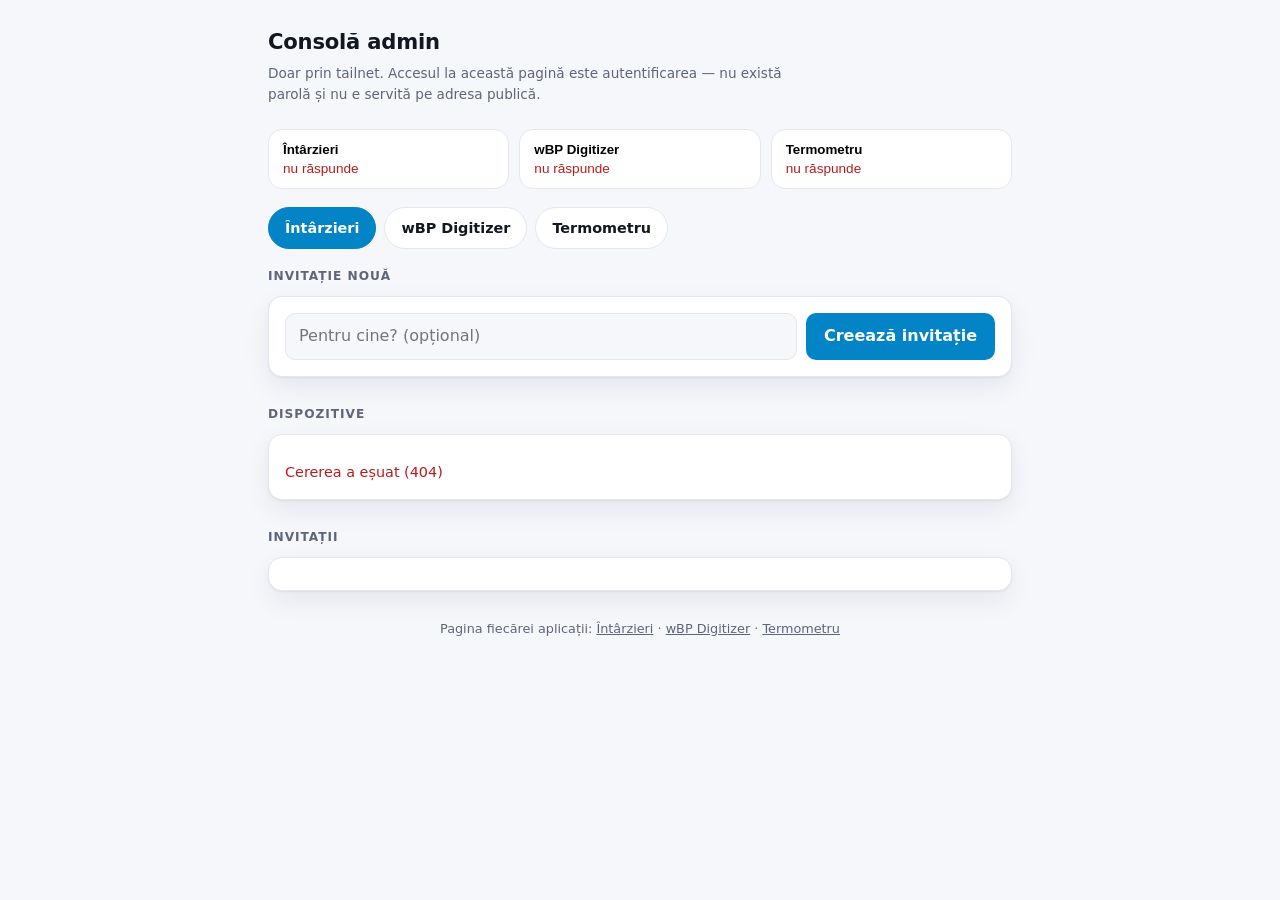
==== index.html @ 64afe0b6 "Add a console for all three apps' invites and devices Three admin pages meant three tabs open and th" ====
<!doctype html>
<html lang="ro">
<head>
<meta charset="utf-8">
<meta name="viewport" content="width=device-width,initial-scale=1,viewport-fit=cover">
<title>Consolă admin</title>
<meta name="robots" content="noindex">
<link rel="stylesheet" href="admin.css">
<link rel="stylesheet" href="console.css">
</head>
<body>
<div class="wrap">

  <header class="hero">
    <div>
      <h1>Consolă admin</h1>
      <p class="sub">Doar prin tailnet. Accesul la această pagină este
        autentificarea — nu există parolă și nu e servită pe adresa publică.</p>
    </div>
  </header>

  <div class="overview" id="overview"></div>

  <nav class="apptabs" id="apptabs"></nav>

  <section class="block">
    <h2>Invitație nouă</h2>
    <div class="card">
      <form class="row-form" id="form-invite">
        <input id="invite-label" placeholder="Pentru cine? (opțional)"
               autocomplete="off" aria-label="Etichetă">
        <button class="btn" type="submit">Creează invitație</button>
      </form>
      <div id="invite-result" hidden></div>
      <p class="err" id="invite-err" hidden></p>
    </div>
  </section>

  <section class="block">
    <h2>Dispozitive</h2>
    <div class="card" id="devices"><p class="empty">Se încarcă…</p></div>
  </section>

  <section class="block">
    <h2>Invitații</h2>
    <div class="card" id="invites"><p class="empty">Se încarcă…</p></div>
  </section>

  <p class="foot" id="foot"></p>

</div>
<script src="console.js"></script>
</body>
</html>
---- admin.css ----
:root {
  --bg:#f5f7fb; --surface:#fff; --border:#e3e7f0; --text:#131722; --muted:#5d6579;
  --accent:#0284c7; --ok:#0f766e; --warn:#a16207; --bad:#b91c1c;
  --shadow:0 1px 2px rgba(16,20,40,.06), 0 10px 28px rgba(16,20,40,.07);
}
@media (prefers-color-scheme:dark){
  :root{
    --bg:#0b1020; --surface:#151b2e; --border:#26304a; --text:#e9edf8; --muted:#9aa4bf;
    --accent:#38bdf8; --ok:#5eead4; --warn:#fcd34d; --bad:#fca5a5;
    --shadow:0 1px 2px rgba(0,0,0,.45), 0 10px 28px rgba(0,0,0,.4);
  }
}
*{box-sizing:border-box}
body{margin:0;background:var(--bg);color:var(--text);
  font:16px/1.55 ui-sans-serif,system-ui,-apple-system,"Segoe UI",Roboto,sans-serif;
  -webkit-font-smoothing:antialiased}
.wrap{max-width:780px;margin:0 auto;padding:26px 18px 56px}
.hero{margin-bottom:24px}
h1{font-size:1.32rem;margin:0;letter-spacing:-.01em}
.sub{margin:4px 0 0;color:var(--muted);font-size:.85rem;max-width:60ch}
.block{margin-bottom:28px}
.head{display:flex;align-items:center;justify-content:space-between}
h2{font-size:.76rem;margin:0 0 10px;text-transform:uppercase;letter-spacing:.08em;
  color:var(--muted);font-weight:650}
.card{background:var(--surface);border:1px solid var(--border);border-radius:14px;
  padding:16px;box-shadow:var(--shadow)}
.row-form{display:flex;gap:9px}
input{flex:1;font:inherit;padding:10px 13px;border-radius:10px;border:1px solid var(--border);
  background:var(--bg);color:var(--text);min-width:0}
input:focus{outline:2px solid var(--accent);outline-offset:1px;border-color:transparent}
.btn{font:inherit;font-weight:650;color:#fff;background:var(--accent);border:0;
  border-radius:10px;padding:10px 18px;cursor:pointer;white-space:nowrap}
.btn:hover{filter:brightness(1.08)}
.btn.ghost{background:none;color:var(--muted);border:1px solid var(--border)}
.btn.ghost:hover{color:var(--bad);border-color:var(--bad);filter:none}
.btn.small{padding:6px 12px;font-size:.82rem;border-radius:8px}
.link{background:none;border:0;color:var(--accent);font:inherit;font-size:.82rem;cursor:pointer;padding:0}
.list{display:flex;flex-direction:column;gap:8px}
.item{background:var(--surface);border:1px solid var(--border);border-radius:12px;
  padding:12px 14px;display:flex;align-items:center;gap:12px;flex-wrap:wrap}
.item .grow{flex:1;min-width:180px}
.name{font-weight:650}
.meta{color:var(--muted);font-size:.8rem;margin-top:2px}
.pill{font-size:.68rem;font-weight:700;text-transform:uppercase;letter-spacing:.05em;
  padding:2px 8px;border-radius:999px;border:1px solid var(--border);color:var(--muted)}
.pill.ok{color:var(--ok);border-color:currentColor}
.pill.warn{color:var(--warn);border-color:currentColor}
.pill.bad{color:var(--bad);border-color:currentColor}
.item.off{opacity:.55}
.err{color:var(--bad);font-size:.9rem;margin:10px 0 0}
.empty{color:var(--muted);font-size:.85rem;padding:4px 2px}
/* invite result */
#invite-result{margin-top:14px;padding-top:14px;border-top:1px solid var(--border)}
.field{display:flex;align-items:center;gap:8px;margin-bottom:8px}
.field label{font-size:.7rem;text-transform:uppercase;letter-spacing:.07em;
  color:var(--muted);font-weight:650;width:46px;flex:none}
.field .val{flex:1;font-family:ui-monospace,SFMono-Regular,Menlo,monospace;font-size:.85rem;
  background:var(--bg);border:1px solid var(--border);border-radius:8px;padding:8px 10px;
  overflow-x:auto;white-space:nowrap;min-width:0}
.code-big{font-size:1.15rem;letter-spacing:.12em;font-weight:700}
.note{color:var(--muted);font-size:.8rem;margin:10px 0 0;line-height:1.5}

.code-row{display:flex;align-items:center;gap:8px;margin-top:8px;flex-wrap:wrap}
.code-row code{font-family:ui-monospace,SFMono-Regular,Menlo,monospace;font-size:.9rem;
  letter-spacing:.08em;font-weight:700;background:var(--bg);border:1px solid var(--border);
  border-radius:7px;padding:5px 9px}

.head-actions{display:flex;gap:14px;align-items:center}
.btn.danger{background:none;color:var(--muted);border:1px solid var(--border)}
.btn.danger:hover{color:#fff;background:var(--bad);border-color:var(--bad);filter:none}
---- console.css ----
/* Additions on top of the per-app admin stylesheet, which this page shares so
   the four look like one thing. */
.overview{display:grid;grid-template-columns:repeat(auto-fit,minmax(190px,1fr));
  gap:10px;margin:0 0 18px}
.ov-card{background:var(--surface);border:1px solid var(--border);border-radius:14px;
  padding:12px 14px;display:flex;flex-direction:column;gap:4px}
.ov-card .name{font-weight:600}
.ov-card .nums{font-size:.85rem;color:var(--muted)}
.ov-card.down .nums{color:var(--bad)}

.apptabs{display:flex;gap:8px;flex-wrap:wrap;margin:0 0 18px}
.apptabs button{font:inherit;font-size:.9rem;font-weight:600;cursor:pointer;
  padding:9px 16px;border-radius:999px;border:1px solid var(--border);
  background:var(--surface);color:var(--text)}
.apptabs button[aria-pressed="true"]{background:var(--accent);border-color:var(--accent);
  color:#fff}
.foot{margin-top:26px;text-align:center;font-size:.8rem;color:var(--muted)}
.foot a{color:var(--muted)}
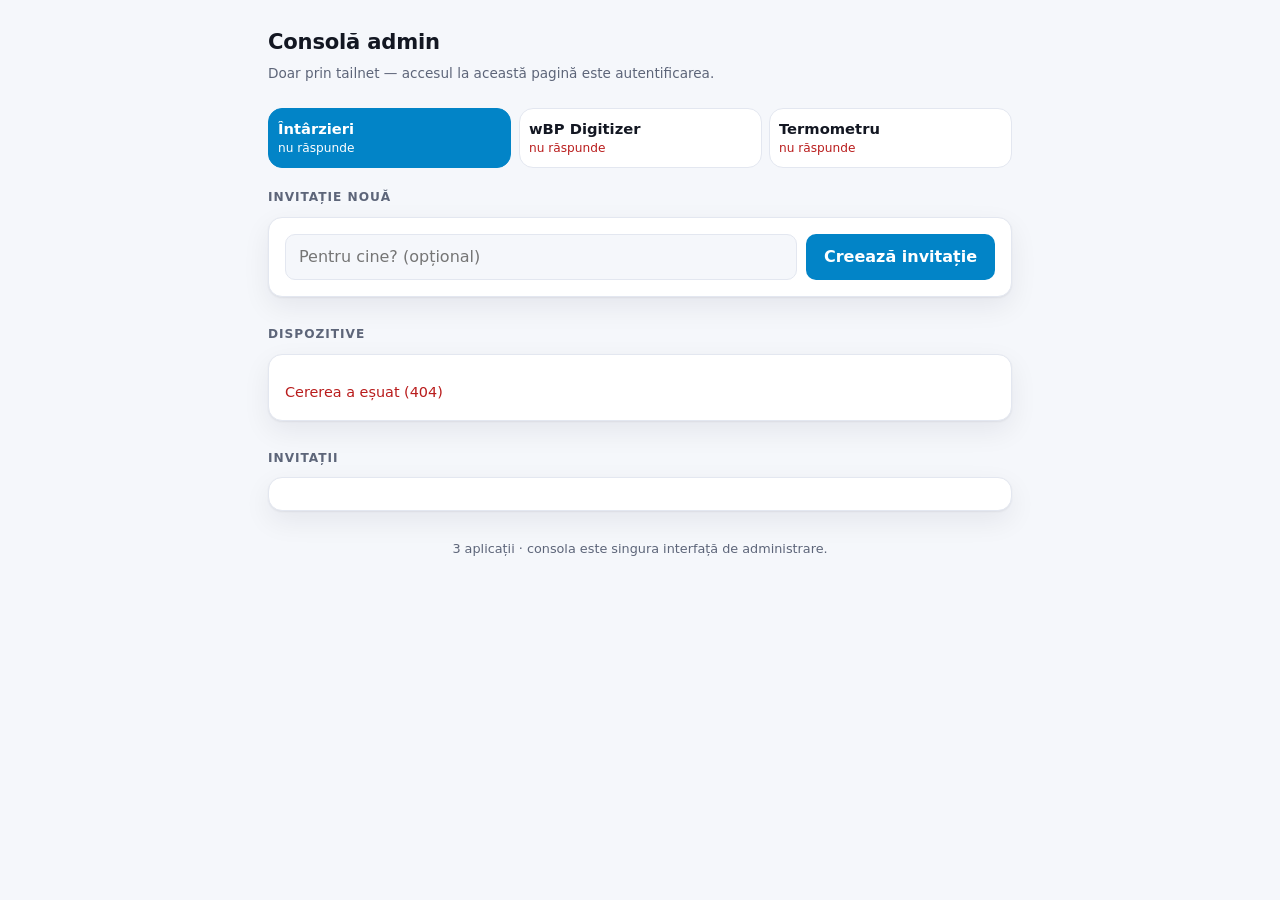
==== commit f0361db8: "Make the app cards the selector, and count in Romanian The overview listed all three apps and a tab " ====
--- a/index.html
+++ b/index.html
@@ -5,6 +5,12 @@
 <meta name="viewport" content="width=device-width,initial-scale=1,viewport-fit=cover">
 <title>Consolă admin</title>
 <meta name="robots" content="noindex">
+<meta name="theme-color" content="#0f172a">
+<link rel="manifest" href="manifest.webmanifest">
+<link rel="icon" href="icons/icon.svg" type="image/svg+xml">
+<link rel="apple-touch-icon" href="icons/icon-192.png">
+<meta name="apple-mobile-web-app-capable" content="yes">
+<meta name="apple-mobile-web-app-title" content="Consolă">
 <link rel="stylesheet" href="admin.css">
 <link rel="stylesheet" href="console.css">
 </head>
@@ -14,14 +20,12 @@
   <header class="hero">
     <div>
       <h1>Consolă admin</h1>
-      <p class="sub">Doar prin tailnet. Accesul la această pagină este
-        autentificarea — nu există parolă și nu e servită pe adresa publică.</p>
+      <p class="sub">Doar prin tailnet — accesul la această pagină este
+        autentificarea.</p>
     </div>
   </header>
 
-  <div class="overview" id="overview"></div>
-
-  <nav class="apptabs" id="apptabs"></nav>
+  <nav class="overview" id="overview" aria-label="Aplicații"></nav>
 
   <section class="block">
     <h2>Invitație nouă</h2>
--- a/console.css
+++ b/console.css
@@ -1,18 +1,41 @@
 /* Additions on top of the per-app admin stylesheet, which this page shares so
-   the four look like one thing. */
-.overview{display:grid;grid-template-columns:repeat(auto-fit,minmax(190px,1fr));
-  gap:10px;margin:0 0 18px}
-.ov-card{background:var(--surface);border:1px solid var(--border);border-radius:14px;
-  padding:12px 14px;display:flex;flex-direction:column;gap:4px}
-.ov-card .name{font-weight:600}
-.ov-card .nums{font-size:.85rem;color:var(--muted)}
+   the two look like one thing. */
+
+/* The app cards are the selector, not a summary sitting above one. Three of
+   them fit a phone across; the name wraps rather than the row. */
+/* 84px so three still fit the narrowest phone worth caring about: .wrap pads
+   18px a side, so a 320px screen leaves 284, and 3x84 plus two 8px gaps is
+   268. At 104 they broke to two rows on a Fold's cover screen, which is the
+   wrap this whole row replaced. Names wrap inside a card instead, and the grid
+   keeps the cards a matched height. */
+.overview{display:grid;grid-template-columns:repeat(auto-fit,minmax(84px,1fr));
+  gap:8px;margin:0 0 20px}
+.ov-card{font:inherit;text-align:left;cursor:pointer;
+  background:var(--surface);border:1px solid var(--border);border-radius:14px;
+  padding:11px 9px;display:flex;flex-direction:column;gap:2px;
+  container-type:inline-size;
+  transition:border-color .12s,background .12s}
+/* Scaled to the card rather than broken to fit it: at a fixed size a 10-letter
+   name split as "Întârzie/ri" on a narrow screen. anywhere stays only as a
+   backstop for a name longer than any of these. */
+/* Sized against the card, not the viewport: the card's width is what the name
+   has to fit, and cqw says so directly instead of my re-deriving it from the
+   screen width and the container's padding every time either changes. */
+.ov-card .name{font-weight:600;font-size:clamp(.58rem,14cqw,.92rem);line-height:1.2;
+  color:var(--text);overflow-wrap:anywhere}
+.ov-card .nums{font-size:.76rem;color:var(--muted);line-height:1.35}
+.ov-card .pend{color:var(--muted)}
+.ov-card:hover{border-color:color-mix(in srgb,var(--accent) 40%,var(--border))}
+
+/* Selected: filled, so it reads as "you are here" rather than "this one is
+   different". */
+.ov-card[aria-pressed="true"]{background:var(--accent);border-color:var(--accent)}
+.ov-card[aria-pressed="true"] .name,
+.ov-card[aria-pressed="true"] .nums{color:#fff}
+.ov-card[aria-pressed="true"] .pend{color:color-mix(in srgb,#fff 82%,transparent)}
+
+/* An app that is not answering says so instead of showing stale counts. */
 .ov-card.down .nums{color:var(--bad)}
+.ov-card.down[aria-pressed="true"] .nums{color:#fff}
 
-.apptabs{display:flex;gap:8px;flex-wrap:wrap;margin:0 0 18px}
-.apptabs button{font:inherit;font-size:.9rem;font-weight:600;cursor:pointer;
-  padding:9px 16px;border-radius:999px;border:1px solid var(--border);
-  background:var(--surface);color:var(--text)}
-.apptabs button[aria-pressed="true"]{background:var(--accent);border-color:var(--accent);
-  color:#fff}
 .foot{margin-top:26px;text-align:center;font-size:.8rem;color:var(--muted)}
-.foot a{color:var(--muted)}
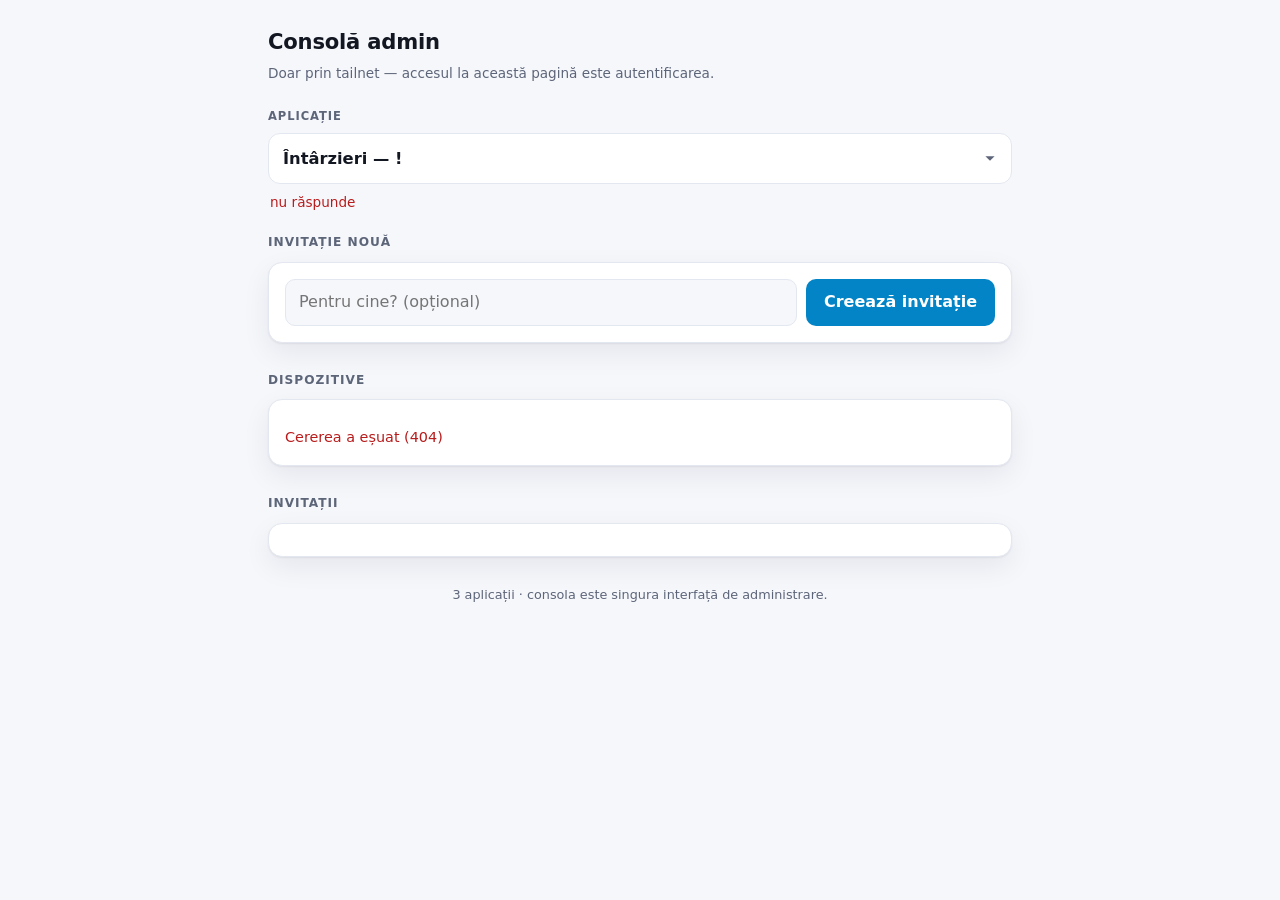
==== commit 061d89f6: "Pick the app from a dropdown, and stop serving stale files A card each was still most of a phone scr" ====
--- a/index.html
+++ b/index.html
@@ -25,7 +25,11 @@
     </div>
   </header>
 
-  <nav class="overview" id="overview" aria-label="Aplicații"></nav>
+  <div class="picker">
+    <label for="appsel">Aplicație</label>
+    <select id="appsel"></select>
+    <p class="picker-sub" id="appsub"></p>
+  </div>
 
   <section class="block">
     <h2>Invitație nouă</h2>
--- a/console.css
+++ b/console.css
@@ -1,41 +1,31 @@
 /* Additions on top of the per-app admin stylesheet, which this page shares so
    the two look like one thing. */
 
-/* The app cards are the selector, not a summary sitting above one. Three of
-   them fit a phone across; the name wraps rather than the row. */
-/* 84px so three still fit the narrowest phone worth caring about: .wrap pads
-   18px a side, so a 320px screen leaves 284, and 3x84 plus two 8px gaps is
-   268. At 104 they broke to two rows on a Fold's cover screen, which is the
-   wrap this whole row replaced. Names wrap inside a card instead, and the grid
-   keeps the cards a matched height. */
-.overview{display:grid;grid-template-columns:repeat(auto-fit,minmax(84px,1fr));
-  gap:8px;margin:0 0 20px}
-.ov-card{font:inherit;text-align:left;cursor:pointer;
-  background:var(--surface);border:1px solid var(--border);border-radius:14px;
-  padding:11px 9px;display:flex;flex-direction:column;gap:2px;
-  container-type:inline-size;
-  transition:border-color .12s,background .12s}
-/* Scaled to the card rather than broken to fit it: at a fixed size a 10-letter
-   name split as "Întârzie/ri" on a narrow screen. anywhere stays only as a
-   backstop for a name longer than any of these. */
-/* Sized against the card, not the viewport: the card's width is what the name
-   has to fit, and cqw says so directly instead of my re-deriving it from the
-   screen width and the container's padding every time either changes. */
-.ov-card .name{font-weight:600;font-size:clamp(.58rem,14cqw,.92rem);line-height:1.2;
-  color:var(--text);overflow-wrap:anywhere}
-.ov-card .nums{font-size:.76rem;color:var(--muted);line-height:1.35}
-.ov-card .pend{color:var(--muted)}
-.ov-card:hover{border-color:color-mix(in srgb,var(--accent) 40%,var(--border))}
-
-/* Selected: filled, so it reads as "you are here" rather than "this one is
-   different". */
-.ov-card[aria-pressed="true"]{background:var(--accent);border-color:var(--accent)}
-.ov-card[aria-pressed="true"] .name,
-.ov-card[aria-pressed="true"] .nums{color:#fff}
-.ov-card[aria-pressed="true"] .pend{color:color-mix(in srgb,#fff 82%,transparent)}
-
-/* An app that is not answering says so instead of showing stale counts. */
-.ov-card.down .nums{color:var(--bad)}
-.ov-card.down[aria-pressed="true"] .nums{color:#fff}
+/* The app picker. A card each read well on a desktop and took most of a phone
+   screen before the first device row; this is a tool for glancing at one app
+   and acting on it, so the choice is one control and the counts sit under it. */
+.picker{margin:0 0 20px}
+.picker label{display:block;font-size:.72rem;font-weight:700;letter-spacing:.08em;
+  text-transform:uppercase;color:var(--muted);margin:0 0 7px}
+.picker select{width:100%;font:inherit;font-size:1.02rem;font-weight:600;
+  color:var(--text);background:var(--surface);border:1px solid var(--border);
+  border-radius:12px;padding:12px 40px 12px 14px;appearance:none;cursor:pointer;
+  /* the chevron, inline so the page still needs no network for its own chrome */
+  background-image:url("data:image/svg+xml,%3Csvg xmlns='http://www.w3.org/2000/svg' \
+viewBox='0 0 24 24' fill='%235d6579'%3E%3Cpath d='M7 10l5 5 5-5z'/%3E%3C/svg%3E");
+  background-repeat:no-repeat;background-position:right 10px center;
+  background-size:22px 22px}
+.picker select:focus{outline:2px solid var(--accent);outline-offset:1px}
+.picker-sub{margin:8px 2px 0;font-size:.85rem;color:var(--muted)}
+.picker-sub.down{color:var(--bad)}
 
 .foot{margin-top:26px;text-align:center;font-size:.8rem;color:var(--muted)}
+
+/* The chevron is a fill in a data: URI, so it cannot inherit currentColor --
+   the dark scheme needs its own. */
+@media (prefers-color-scheme: dark) {
+  .picker select{
+    background-image:url("data:image/svg+xml,%3Csvg xmlns='http://www.w3.org/2000/svg' \
+viewBox='0 0 24 24' fill='%239aa4bf'%3E%3Cpath d='M7 10l5 5 5-5z'/%3E%3C/svg%3E");
+  }
+}
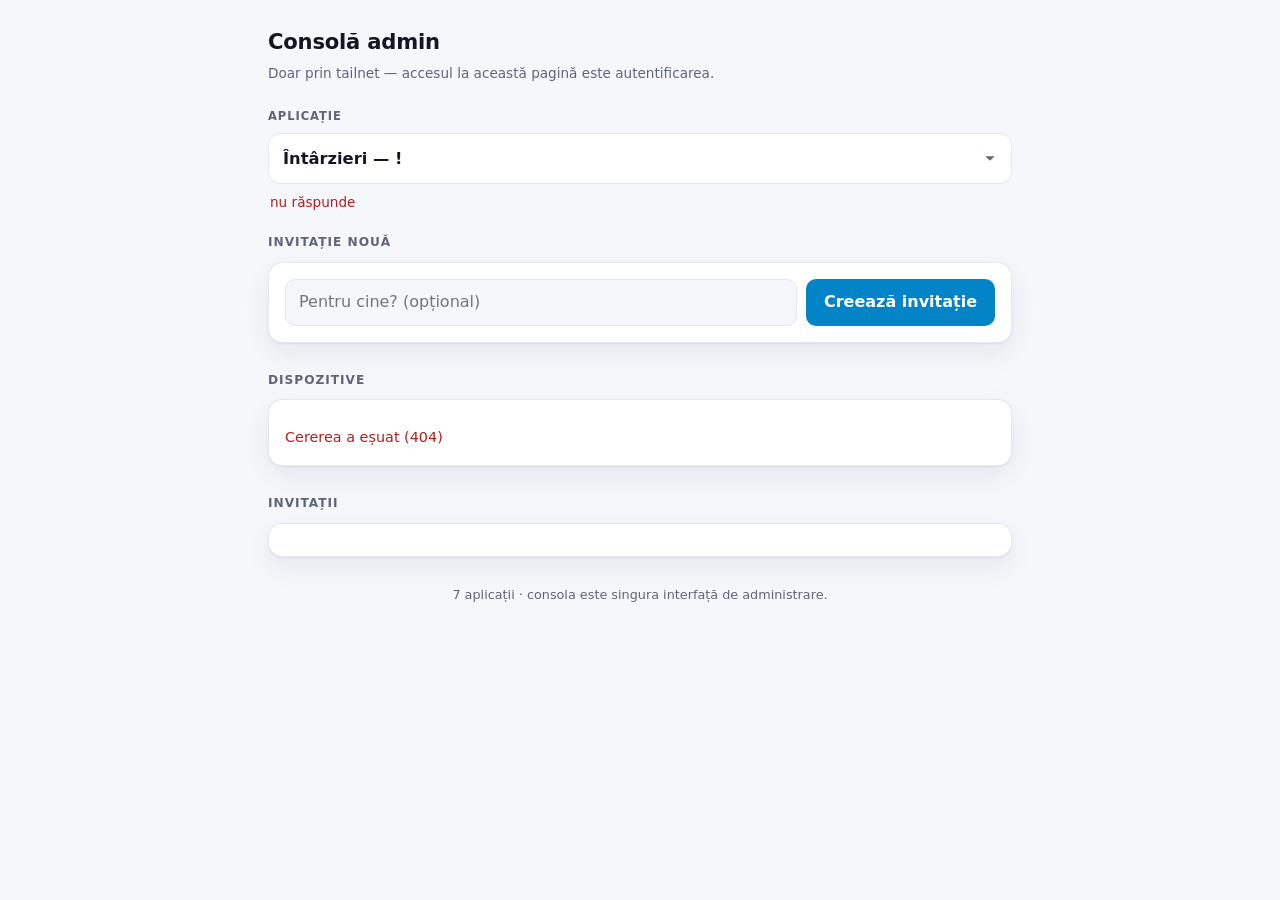
==== commit 254e91cd: "Adopt the shared self-update mechanism Plate updated itself and said so afterwards; the rest either " ====
--- a/index.html
+++ b/index.html
@@ -58,5 +58,10 @@
 
 </div>
 <script src="console.js"></script>
+<script type="module">
+  // Its own module, so the app script can stay a classic script.
+  import { installUpdates } from './pwa-update.js';
+  installUpdates({ appName: 'Invite Console', scriptUrl: 'sw.js' });
+</script>
 </body>
 </html>
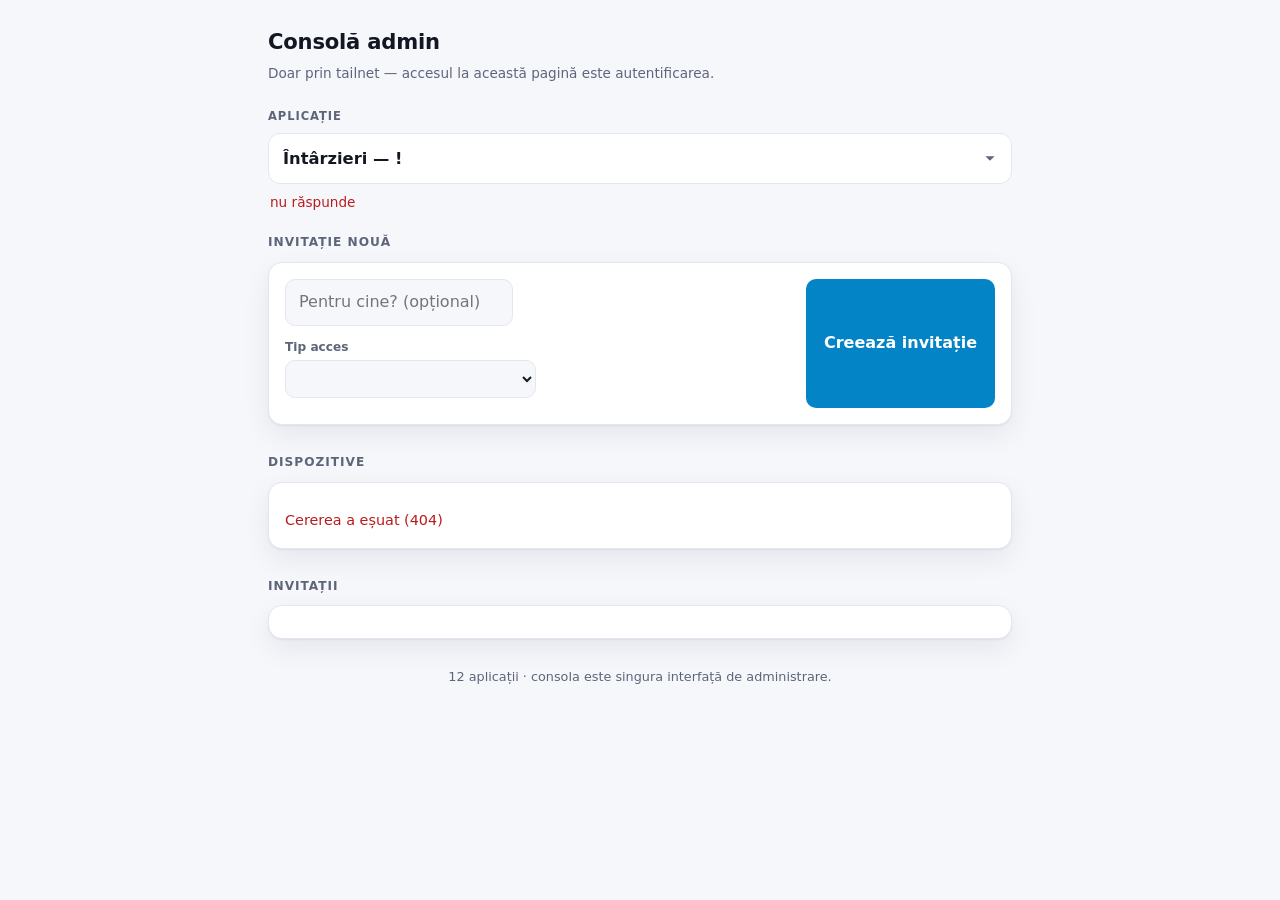
==== commit 0f71411f: "feat: support app-specific invite roles" ====
--- a/index.html
+++ b/index.html
@@ -35,8 +35,22 @@
     <h2>Invitație nouă</h2>
     <div class="card">
       <form class="row-form" id="form-invite">
-        <input id="invite-label" placeholder="Pentru cine? (opțional)"
-               autocomplete="off" aria-label="Etichetă">
+        <div class="invite-fields">
+          <input id="invite-label" placeholder="Pentru cine? (opțional)"
+                 autocomplete="off" aria-label="Etichetă">
+          <div id="invite-access" class="invite-access" hidden>
+            <label>Tip acces
+              <select id="invite-role"></select>
+            </label>
+            <label id="invite-child-wrap" hidden>Copil
+              <select id="invite-child"></select>
+            </label>
+            <label id="invite-expiry-wrap" hidden>Acces până la
+              <input id="invite-expiry" type="date">
+            </label>
+            <p class="note" id="invite-role-note"></p>
+          </div>
+        </div>
         <button class="btn" type="submit">Creează invitație</button>
       </form>
       <div id="invite-result" hidden></div>
--- a/admin.css
+++ b/admin.css
@@ -25,6 +25,7 @@
 .card{background:var(--surface);border:1px solid var(--border);border-radius:14px;
   padding:16px;box-shadow:var(--shadow)}
 .row-form{display:flex;gap:9px}
+.invite-fields{flex:1;min-width:0}.invite-access{display:grid;grid-template-columns:repeat(2,minmax(0,1fr));gap:10px;margin-top:12px}.invite-access label{font-size:.76rem;font-weight:650;color:var(--muted)}.invite-access select{display:block;width:100%;margin-top:4px;font:inherit;padding:10px;border-radius:10px;border:1px solid var(--border);background:var(--bg);color:var(--text)}.invite-access .note{grid-column:1/-1;margin:0}.invite-access input{display:block;width:100%;margin-top:4px}
 input{flex:1;font:inherit;padding:10px 13px;border-radius:10px;border:1px solid var(--border);
   background:var(--bg);color:var(--text);min-width:0}
 input:focus{outline:2px solid var(--accent);outline-offset:1px;border-color:transparent}
@@ -68,3 +69,4 @@
 .head-actions{display:flex;gap:14px;align-items:center}
 .btn.danger{background:none;color:var(--muted);border:1px solid var(--border)}
 .btn.danger:hover{color:#fff;background:var(--bad);border-color:var(--bad);filter:none}
+@media(max-width:560px){.row-form{align-items:stretch;flex-direction:column}.invite-access{grid-template-columns:1fr}.row-form>.btn{width:100%}}
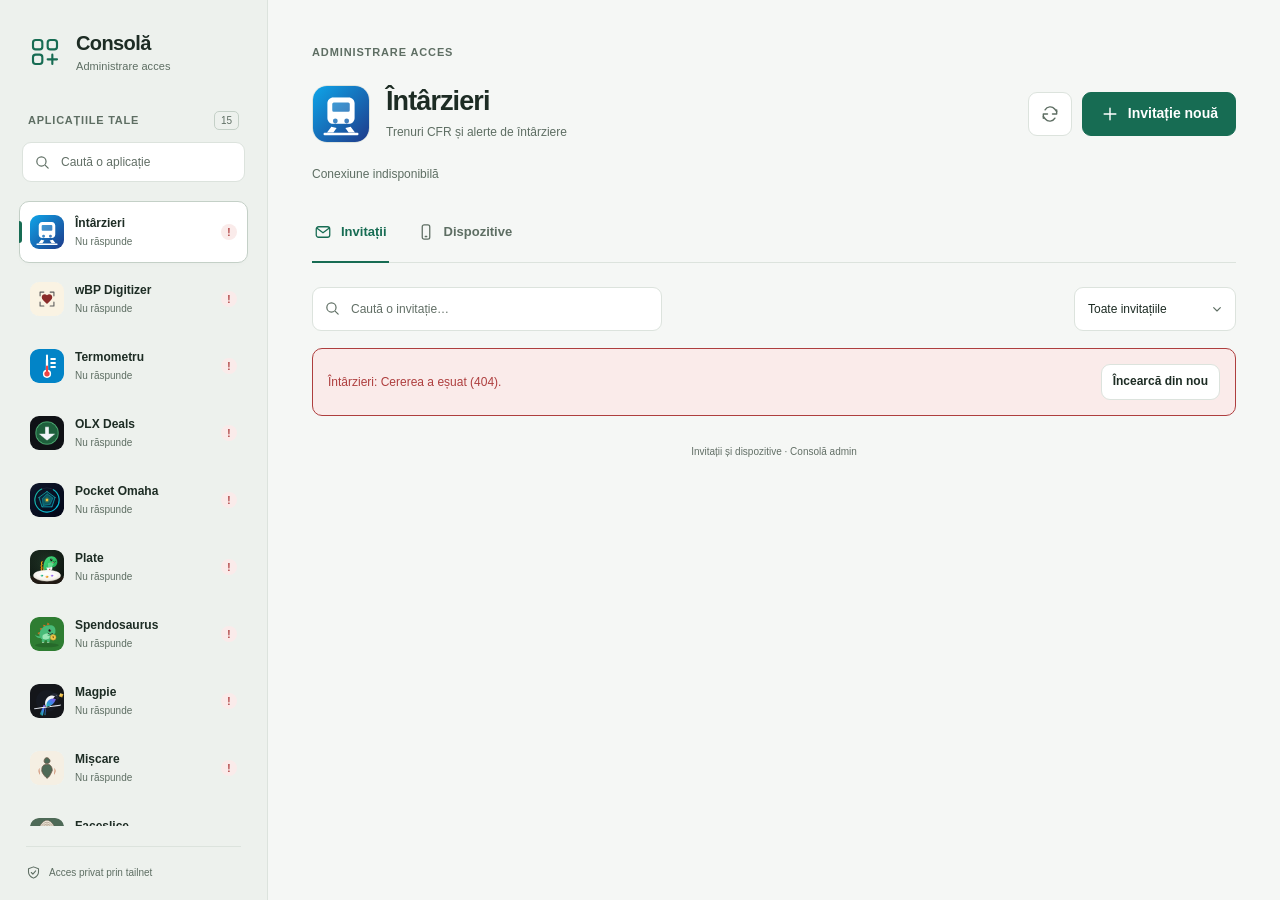
==== commit b2e4b824: "Register Bank DWH Studio, Threadmark and Bolnavul; redesign the console - apps.json now matches the " ====
--- a/index.html
+++ b/index.html
@@ -5,7 +5,8 @@
 <meta name="viewport" content="width=device-width,initial-scale=1,viewport-fit=cover">
 <title>Consolă admin</title>
 <meta name="robots" content="noindex">
-<meta name="theme-color" content="#0f172a">
+<meta name="theme-color" content="#f5f7f5" media="(prefers-color-scheme: light)">
+<meta name="theme-color" content="#111a16" media="(prefers-color-scheme: dark)">
 <link rel="manifest" href="manifest.webmanifest">
 <link rel="icon" href="icons/icon.svg" type="image/svg+xml">
 <link rel="apple-touch-icon" href="icons/icon-192.png">
@@ -15,67 +16,88 @@
 <link rel="stylesheet" href="console.css">
 </head>
 <body>
-<div class="wrap">
-
-  <header class="hero">
-    <div>
-      <h1>Consolă admin</h1>
-      <p class="sub">Doar prin tailnet — accesul la această pagină este
-        autentificarea.</p>
+<a class="skip-link" href="#workspace">Mergi la conținut</a>
+<div class="app-shell">
+  <aside class="sidebar" aria-label="Aplicații">
+    <a class="brand" href="./" aria-label="Consolă admin, pagina principală">
+      <span class="brand-mark" aria-hidden="true"><svg viewBox="0 0 24 24"><rect x="3" y="3" width="7" height="7" rx="2"/><rect x="14" y="3" width="7" height="7" rx="2"/><rect x="3" y="14" width="7" height="7" rx="2"/><path d="M17.5 14v7m-3.5-3.5h7"/></svg></span>
+      <span>Consolă<span class="brand-subtitle">Administrare acces</span></span>
+    </a>
+    <div class="sidebar-heading"><h2>Aplicațiile tale</h2><span id="app-count" class="count">—</span></div>
+    <div class="search-field sidebar-search"><svg viewBox="0 0 24 24" aria-hidden="true"><circle cx="10.5" cy="10.5" r="6.5"/><path d="m16 16 4 4"/></svg><label class="sr-only" for="app-search">Caută o aplicație</label><input id="app-search" type="search" placeholder="Caută o aplicație" autocomplete="off" spellcheck="false"></div>
+    <nav id="app-list" class="app-list" aria-label="Alege aplicația"><p class="loading-note">Se încarcă aplicațiile…</p></nav>
+    <div class="sidebar-footer"><svg viewBox="0 0 24 24" aria-hidden="true"><path d="m12 3 8 3v5c0 5-3.5 8-8 10-4.5-2-8-5-8-10V6l8-3Z"/><path d="m8.5 12 2.5 2.5 4.5-5"/></svg><span>Acces privat prin tailnet</span></div>
+  </aside>
+  <div class="main-column">
+    <header class="mobile-header">
+      <span class="mobile-brand"><svg viewBox="0 0 24 24" aria-hidden="true"><rect x="3" y="3" width="7" height="7" rx="2"/><rect x="14" y="3" width="7" height="7" rx="2"/><rect x="3" y="14" width="7" height="7" rx="2"/><path d="M17.5 14v7m-3.5-3.5h7"/></svg>Consolă</span>
+      <button id="open-picker" class="app-switcher" type="button" aria-haspopup="dialog" aria-controls="app-picker"><span id="mobile-app-name">Alege aplicația</span><svg viewBox="0 0 24 24" aria-hidden="true"><path d="m8 9 4-4 4 4m-8 6 4 4 4-4"/></svg></button>
+    </header>
+    <main id="workspace" class="workspace" tabindex="-1">
+      <p class="eyebrow">Administrare acces</p>
+      <header class="workspace-header">
+        <div class="app-heading">
+          <div id="app-avatar" class="app-avatar" aria-hidden="true"><svg viewBox="0 0 24 24"><rect x="4" y="4" width="6" height="6" rx="1.5"/><rect x="14" y="4" width="6" height="6" rx="1.5"/><rect x="4" y="14" width="6" height="6" rx="1.5"/><rect x="14" y="14" width="6" height="6" rx="1.5"/></svg></div>
+          <div class="app-heading-copy"><h1 id="app-title">Aplicațiile tale</h1><p id="app-description">Invitații și dispozitive, într-un singur loc.</p></div>
+        </div>
+        <div class="workspace-actions">
+          <button id="refresh" class="icon-button refresh-button" type="button" aria-label="Reîncarcă datele" title="Reîncarcă datele"><svg viewBox="0 0 24 24" aria-hidden="true"><path d="M20 7v5h-5M4 17v-5h5"/><path d="M6.1 7a7 7 0 0 1 11.5-1L20 9M4 15l2.4 3A7 7 0 0 0 17.9 17"/></svg></button>
+          <button id="new-invite" class="btn primary" type="button" aria-haspopup="dialog" aria-controls="invite-dialog" disabled><svg viewBox="0 0 24 24" aria-hidden="true"><path d="M12 5v14M5 12h14"/></svg><span>Invitație nouă</span></button>
+        </div>
+      </header>
+      <p id="app-summary" class="app-summary" aria-live="polite">Se încarcă datele…</p>
+      <section class="records-workspace" aria-label="Accesul la aplicație">
+        <div class="tabs" role="tablist" aria-label="Tipul înregistrărilor">
+          <button id="tab-invites" class="tab is-active" type="button" role="tab" aria-selected="true" aria-controls="invites"><svg viewBox="0 0 24 24" aria-hidden="true"><rect x="3" y="5" width="18" height="14" rx="3"/><path d="m4 7 8 6 8-6"/></svg><span>Invitații</span></button>
+          <button id="tab-devices" class="tab" type="button" role="tab" aria-selected="false" aria-controls="devices" tabindex="-1"><svg viewBox="0 0 24 24" aria-hidden="true"><rect x="7" y="2.5" width="10" height="19" rx="2.5"/><path d="M11 18h2"/></svg><span>Dispozitive</span></button>
+        </div>
+        <div class="list-toolbar">
+          <div class="search-field list-search"><svg viewBox="0 0 24 24" aria-hidden="true"><circle cx="10.5" cy="10.5" r="6.5"/><path d="m16 16 4 4"/></svg><label class="sr-only" for="list-search">Caută în lista curentă</label><input id="list-search" type="search" placeholder="Caută după nume sau etichetă" autocomplete="off" spellcheck="false"></div>
+          <div class="filter-field"><label class="sr-only" for="list-filter">Filtrează după stare</label><select id="list-filter"><option value="all">Toate stările</option></select><svg viewBox="0 0 24 24" aria-hidden="true"><path d="m7 10 5 5 5-5"/></svg></div>
+        </div>
+        <p id="results-caption" class="results-caption" aria-live="polite">Se încarcă…</p>
+        <div id="list-error" class="list-error" role="alert" hidden><p id="list-error-text"></p><button id="retry-load" class="btn secondary small" type="button">Încearcă din nou</button></div>
+        <div id="invites" class="records" role="tabpanel" aria-labelledby="tab-invites" tabindex="0"><div class="empty-state"><p>Se încarcă invitațiile…</p></div></div>
+        <div id="devices" class="records" role="tabpanel" aria-labelledby="tab-devices" tabindex="0" hidden></div>
+      </section>
+      <p id="foot" class="workspace-footer">Invitații și dispozitive · Consolă admin</p>
+    </main>
+  </div>
+</div>
+<dialog id="app-picker" class="picker-dialog" aria-labelledby="picker-title">
+  <div class="dialog-header"><div><p class="eyebrow">Aplicațiile tale</p><h2 id="picker-title">Alege aplicația</h2></div><button id="close-picker" class="icon-button" type="button" aria-label="Închide selectorul de aplicații"><svg viewBox="0 0 24 24" aria-hidden="true"><path d="m6 6 12 12M18 6 6 18"/></svg></button></div>
+  <div class="search-field picker-search"><svg viewBox="0 0 24 24" aria-hidden="true"><circle cx="10.5" cy="10.5" r="6.5"/><path d="m16 16 4 4"/></svg><label class="sr-only" for="mobile-app-search">Caută o aplicație</label><input id="mobile-app-search" type="search" placeholder="Caută o aplicație" autocomplete="off" spellcheck="false"></div>
+  <nav id="mobile-app-list" class="app-list" aria-label="Alege aplicația"></nav>
+</dialog>
+<dialog id="invite-dialog" class="invite-dialog" aria-labelledby="invite-dialog-title" aria-describedby="invite-dialog-app">
+  <div class="dialog-header"><div><p id="invite-dialog-app" class="eyebrow">Aplicație</p><h2 id="invite-dialog-title">Invitație nouă</h2></div><button id="close-invite" class="icon-button" type="button" aria-label="Închide invitația"><svg viewBox="0 0 24 24" aria-hidden="true"><path d="m6 6 12 12M18 6 6 18"/></svg></button></div>
+  <form id="form-invite" class="invite-form">
+    <label class="field-label" for="invite-label">Pentru cine? <span class="optional">Opțional</span></label>
+    <input id="invite-label" type="text" placeholder="Nume sau o etichetă ușor de recunoscut" autocomplete="off" maxlength="200">
+    <div id="invite-access" class="invite-access" hidden>
+      <label id="invite-class-wrap" class="field-label" hidden>Clasă<select id="invite-class"></select></label>
+      <label id="invite-role-wrap" class="field-label">Tip de acces<select id="invite-role"></select></label>
+      <label id="invite-child-wrap" class="field-label" hidden>Copil<select id="invite-child"></select></label>
+      <label id="invite-expiry-wrap" class="field-label" hidden>Acces până la<input id="invite-expiry" type="date"></label>
+      <p id="invite-role-note" class="note"></p>
     </div>
-  </header>
-
-  <div class="picker">
-    <label for="appsel">Aplicație</label>
-    <select id="appsel"></select>
-    <p class="picker-sub" id="appsub"></p>
-  </div>
-
-  <section class="block">
-    <h2>Invitație nouă</h2>
-    <div class="card">
-      <form class="row-form" id="form-invite">
-        <div class="invite-fields">
-          <input id="invite-label" placeholder="Pentru cine? (opțional)"
-                 autocomplete="off" aria-label="Etichetă">
-          <div id="invite-access" class="invite-access" hidden>
-            <label>Tip acces
-              <select id="invite-role"></select>
-            </label>
-            <label id="invite-child-wrap" hidden>Copil
-              <select id="invite-child"></select>
-            </label>
-            <label id="invite-expiry-wrap" hidden>Acces până la
-              <input id="invite-expiry" type="date">
-            </label>
-            <p class="note" id="invite-role-note"></p>
-          </div>
-        </div>
-        <button class="btn" type="submit">Creează invitație</button>
-      </form>
-      <div id="invite-result" hidden></div>
-      <p class="err" id="invite-err" hidden></p>
-    </div>
-  </section>
-
-  <section class="block">
-    <h2>Dispozitive</h2>
-    <div class="card" id="devices"><p class="empty">Se încarcă…</p></div>
-  </section>
-
-  <section class="block">
-    <h2>Invitații</h2>
-    <div class="card" id="invites"><p class="empty">Se încarcă…</p></div>
-  </section>
-
-  <p class="foot" id="foot"></p>
-
-</div>
+    <p id="invite-form-note" class="note form-note">Creează invitația, apoi trimite linkul persoanei pe care vrei să o inviți.</p>
+    <div class="form-footer"><button id="invite-submit" class="btn primary" type="submit"><svg viewBox="0 0 24 24" aria-hidden="true"><path d="M12 5v14M5 12h14"/></svg><span>Creează invitație</span></button></div>
+  </form>
+  <p id="invite-err" class="error-message" role="alert" hidden></p>
+  <div id="invite-result" aria-live="polite" hidden></div>
+  <button id="invite-create-another" class="btn secondary create-another" type="button" hidden>Creează altă invitație</button>
+</dialog>
+<div id="toast" class="toast" role="status" hidden></div>
 <script src="console.js"></script>
 <script type="module">
-  // Its own module, so the app script can stay a classic script.
   import { installUpdates } from './pwa-update.js';
-  installUpdates({ appName: 'Invite Console', scriptUrl: 'sw.js' });
+  installUpdates({
+    appName: 'Consolă admin',
+    message: 'Consola a fost actualizată.',
+    scriptUrl: 'sw.js',
+    isBusy: () => !!document.querySelector('#invite-dialog[open]')
+  });
 </script>
 </body>
 </html>
--- a/admin.css
+++ b/admin.css
@@ -1,72 +1,72 @@
+/* Shared controls and accessible light/dark colour tokens. */
 :root {
-  --bg:#f5f7fb; --surface:#fff; --border:#e3e7f0; --text:#131722; --muted:#5d6579;
-  --accent:#0284c7; --ok:#0f766e; --warn:#a16207; --bad:#b91c1c;
-  --shadow:0 1px 2px rgba(16,20,40,.06), 0 10px 28px rgba(16,20,40,.07);
+  color-scheme: light dark;
+  --bg: #f5f7f5; --surface: #fff; --surface-muted: #f0f3f0; --sidebar: #edf1ed;
+  --border: #dce3dd; --border-strong: #c4d0c7; --text: #1d2c24; --muted: #5e6e63; --subtle: #626f66;
+  --accent: #176c53; --accent-hover: #105840; --accent-soft: #e0ede5; --accent-ink: #20533d;
+  --ok: #206546; --ok-bg: #e4f0e8; --warn: #855713; --warn-bg: #fbf0db; --bad: #ae3e3e; --bad-bg: #faebea;
+  --shadow: 0 16px 60px #1d2c241f, 0 2px 8px #1d2c240d;
 }
-@media (prefers-color-scheme:dark){
-  :root{
-    --bg:#0b1020; --surface:#151b2e; --border:#26304a; --text:#e9edf8; --muted:#9aa4bf;
-    --accent:#38bdf8; --ok:#5eead4; --warn:#fcd34d; --bad:#fca5a5;
-    --shadow:0 1px 2px rgba(0,0,0,.45), 0 10px 28px rgba(0,0,0,.4);
+@media (prefers-color-scheme: dark) {
+  :root {
+    --bg: #111a16; --surface: #1a2520; --surface-muted: #202e26; --sidebar: #17211b;
+    --border: #2d3d32; --border-strong: #4b6050; --text: #e8efe9; --muted: #a4b5a8; --subtle: #8ca291;
+    --accent: #8acdaa; --accent-hover: #a1dcbb; --accent-soft: #294533; --accent-ink: #b0dfbf;
+    --ok: #9bd3ae; --ok-bg: #254231; --warn: #e7c080; --warn-bg: #403522; --bad: #f1a4a0; --bad-bg: #402927;
+    --shadow: 0 16px 60px #0006, 0 2px 8px #0003;
   }
 }
-*{box-sizing:border-box}
-body{margin:0;background:var(--bg);color:var(--text);
-  font:16px/1.55 ui-sans-serif,system-ui,-apple-system,"Segoe UI",Roboto,sans-serif;
-  -webkit-font-smoothing:antialiased}
-.wrap{max-width:780px;margin:0 auto;padding:26px 18px 56px}
-.hero{margin-bottom:24px}
-h1{font-size:1.32rem;margin:0;letter-spacing:-.01em}
-.sub{margin:4px 0 0;color:var(--muted);font-size:.85rem;max-width:60ch}
-.block{margin-bottom:28px}
-.head{display:flex;align-items:center;justify-content:space-between}
-h2{font-size:.76rem;margin:0 0 10px;text-transform:uppercase;letter-spacing:.08em;
-  color:var(--muted);font-weight:650}
-.card{background:var(--surface);border:1px solid var(--border);border-radius:14px;
-  padding:16px;box-shadow:var(--shadow)}
-.row-form{display:flex;gap:9px}
-.invite-fields{flex:1;min-width:0}.invite-access{display:grid;grid-template-columns:repeat(2,minmax(0,1fr));gap:10px;margin-top:12px}.invite-access label{font-size:.76rem;font-weight:650;color:var(--muted)}.invite-access select{display:block;width:100%;margin-top:4px;font:inherit;padding:10px;border-radius:10px;border:1px solid var(--border);background:var(--bg);color:var(--text)}.invite-access .note{grid-column:1/-1;margin:0}.invite-access input{display:block;width:100%;margin-top:4px}
-input{flex:1;font:inherit;padding:10px 13px;border-radius:10px;border:1px solid var(--border);
-  background:var(--bg);color:var(--text);min-width:0}
-input:focus{outline:2px solid var(--accent);outline-offset:1px;border-color:transparent}
-.btn{font:inherit;font-weight:650;color:#fff;background:var(--accent);border:0;
-  border-radius:10px;padding:10px 18px;cursor:pointer;white-space:nowrap}
-.btn:hover{filter:brightness(1.08)}
-.btn.ghost{background:none;color:var(--muted);border:1px solid var(--border)}
-.btn.ghost:hover{color:var(--bad);border-color:var(--bad);filter:none}
-.btn.small{padding:6px 12px;font-size:.82rem;border-radius:8px}
-.link{background:none;border:0;color:var(--accent);font:inherit;font-size:.82rem;cursor:pointer;padding:0}
-.list{display:flex;flex-direction:column;gap:8px}
-.item{background:var(--surface);border:1px solid var(--border);border-radius:12px;
-  padding:12px 14px;display:flex;align-items:center;gap:12px;flex-wrap:wrap}
-.item .grow{flex:1;min-width:180px}
-.name{font-weight:650}
-.meta{color:var(--muted);font-size:.8rem;margin-top:2px}
-.pill{font-size:.68rem;font-weight:700;text-transform:uppercase;letter-spacing:.05em;
-  padding:2px 8px;border-radius:999px;border:1px solid var(--border);color:var(--muted)}
-.pill.ok{color:var(--ok);border-color:currentColor}
-.pill.warn{color:var(--warn);border-color:currentColor}
-.pill.bad{color:var(--bad);border-color:currentColor}
-.item.off{opacity:.55}
-.err{color:var(--bad);font-size:.9rem;margin:10px 0 0}
-.empty{color:var(--muted);font-size:.85rem;padding:4px 2px}
-/* invite result */
-#invite-result{margin-top:14px;padding-top:14px;border-top:1px solid var(--border)}
-.field{display:flex;align-items:center;gap:8px;margin-bottom:8px}
-.field label{font-size:.7rem;text-transform:uppercase;letter-spacing:.07em;
-  color:var(--muted);font-weight:650;width:46px;flex:none}
-.field .val{flex:1;font-family:ui-monospace,SFMono-Regular,Menlo,monospace;font-size:.85rem;
-  background:var(--bg);border:1px solid var(--border);border-radius:8px;padding:8px 10px;
-  overflow-x:auto;white-space:nowrap;min-width:0}
-.code-big{font-size:1.15rem;letter-spacing:.12em;font-weight:700}
-.note{color:var(--muted);font-size:.8rem;margin:10px 0 0;line-height:1.5}
-
-.code-row{display:flex;align-items:center;gap:8px;margin-top:8px;flex-wrap:wrap}
-.code-row code{font-family:ui-monospace,SFMono-Regular,Menlo,monospace;font-size:.9rem;
-  letter-spacing:.08em;font-weight:700;background:var(--bg);border:1px solid var(--border);
-  border-radius:7px;padding:5px 9px}
-
-.head-actions{display:flex;gap:14px;align-items:center}
-.btn.danger{background:none;color:var(--muted);border:1px solid var(--border)}
-.btn.danger:hover{color:#fff;background:var(--bad);border-color:var(--bad);filter:none}
-@media(max-width:560px){.row-form{align-items:stretch;flex-direction:column}.invite-access{grid-template-columns:1fr}.row-form>.btn{width:100%}}
+* { box-sizing: border-box; }
+[hidden] { display: none !important; }
+html { min-width: 320px; min-height: 100%; background: var(--bg); scroll-padding-top: 20px; }
+body { margin: 0; color: var(--text); font: 14px/1.5 -apple-system, BlinkMacSystemFont, "Segoe UI", sans-serif; -webkit-font-smoothing: antialiased; }
+body:has(dialog[open]) { overflow: hidden; }
+button, input, select, textarea { font: inherit; }
+button, input, select, textarea, a { -webkit-tap-highlight-color: transparent; }
+button { color: inherit; }
+button, a, summary, select { touch-action: manipulation; }
+button:not(:disabled), select, summary { cursor: pointer; }
+button:disabled { cursor: not-allowed; opacity: .48; }
+input, select, textarea { min-width: 0; min-height: 44px; border: 1px solid var(--border-strong); border-radius: 9px; background: var(--surface); color: var(--text); padding: 10px 12px; }
+input::placeholder, textarea::placeholder { color: var(--subtle); opacity: 1; }
+input[type="search"]::-webkit-search-cancel-button { cursor: pointer; }
+input[type="date"] { min-width: 0; width: 100%; }
+input:hover, select:hover, textarea:hover { border-color: var(--subtle); }
+input:focus, select:focus, textarea:focus { border-color: var(--accent); }
+:focus-visible { outline: 3px solid var(--accent); outline-offset: 3px; }
+input:focus-visible, select:focus-visible, textarea:focus-visible { outline-width: 2px; outline-offset: 2px; }
+a { color: var(--accent); text-underline-offset: 3px; }
+svg { width: 20px; height: 20px; flex: none; fill: none; stroke: currentColor; stroke-width: 1.7; stroke-linecap: round; stroke-linejoin: round; }
+img { max-width: 100%; }
+h1, h2, h3, p { margin-top: 0; }
+h1, h2, h3 { color: var(--text); line-height: 1.2; }
+.sr-only { position: absolute; width: 1px; height: 1px; padding: 0; margin: -1px; overflow: hidden; clip: rect(0, 0, 0, 0); white-space: nowrap; border: 0; }
+.skip-link { position: fixed; z-index: 20; top: 10px; left: 10px; padding: 12px 20px; transform: translateY(-150%); border-radius: 8px; color: var(--surface); background: var(--text); }
+.skip-link:focus { transform: translateY(0); }
+.btn, .icon-button { display: inline-flex; align-items: center; justify-content: center; flex-shrink: 0; gap: 8px; min-height: 44px; border: 1px solid transparent; border-radius: 9px; font-weight: 600; line-height: 1.3; text-decoration: none; transition: background .15s, border-color .15s, color .15s; }
+.btn { padding: 11px 17px; background: var(--surface-muted); color: var(--text); }
+.btn.primary { border-color: var(--accent); background: var(--accent); color: #fff; }
+.btn.primary:hover:not(:disabled) { background: var(--accent-hover); border-color: var(--accent-hover); }
+.btn.secondary { border-color: var(--border); background: var(--surface); }
+.btn.secondary:hover:not(:disabled) { border-color: var(--border-strong); background: var(--surface-muted); }
+.btn.danger { color: var(--bad); background: var(--surface); border-color: var(--border); }
+.btn.danger:hover:not(:disabled) { background: var(--bad-bg); border-color: var(--bad); }
+.btn.small { padding: 8px 11px; min-height: 36px; font-size: 12px; }
+.btn.small svg { width: 16px; height: 16px; }
+.icon-button { width: 44px; padding: 0; background: transparent; color: var(--muted); }
+.icon-button:hover:not(:disabled) { color: var(--text); background: var(--surface-muted); }
+.badge { display: inline-flex; align-items: center; gap: 5px; width: fit-content; flex-shrink: 0; padding: 3px 8px; border-radius: 5px; color: var(--muted); background: var(--surface-muted); font-size: 11px; font-weight: 600; line-height: 1.45; white-space: nowrap; }
+.badge.success { color: var(--ok); background: var(--ok-bg); }
+.badge.warning { color: var(--warn); background: var(--warn-bg); }
+.badge.danger { color: var(--bad); background: var(--bad-bg); }
+.badge.neutral { color: var(--muted); background: var(--surface-muted); }
+.badge svg { width: 13px; height: 13px; }
+.note { margin: 0; font-size: 12px; color: var(--muted); line-height: 1.65; }
+.error-message { margin: 16px 0 0; padding: 11px 13px; border: 1px solid var(--bad); border-radius: 8px; background: var(--bad-bg); color: var(--bad); font-size: 13px; overflow-wrap: anywhere; }
+.eyebrow { margin: 0 0 8px; color: var(--muted); font-size: 11px; font-weight: 650; letter-spacing: .08em; text-transform: uppercase; }
+.search-field { position: relative; display: flex; align-items: center; min-width: 0; }
+.search-field > svg { position: absolute; left: 12px; width: 17px; height: 17px; color: var(--muted); pointer-events: none; }
+.search-field input { width: 100%; padding-left: 38px; }
+@media (prefers-color-scheme: dark) { .btn.primary { color: #14271b; } }
+@media (prefers-reduced-motion: reduce) { *, *::before, *::after { animation-duration: .01ms !important; animation-iteration-count: 1 !important; transition-duration: .01ms !important; scroll-behavior: auto !important; } }
+@media (forced-colors: active) { .badge, .app-option.is-selected, .tab[aria-selected="true"] { border: 1px solid; } }
--- a/console.css
+++ b/console.css
@@ -1,31 +1,242 @@
-/* Additions on top of the per-app admin stylesheet, which this page shares so
-   the two look like one thing. */
+/* App navigation and the adaptive workspace. */
+.app-shell { display: grid; grid-template-columns: 268px minmax(0, 1fr); min-height: 100dvh; }
+.sidebar { display: flex; flex-direction: column; position: sticky; top: 0; height: 100dvh; min-width: 0; padding: max(30px, env(safe-area-inset-top)) 16px max(20px, env(safe-area-inset-bottom)); border-right: 1px solid var(--border); background: var(--sidebar); }
+.brand { display: inline-flex; align-items: center; gap: 12px; width: fit-content; margin: 0 10px 38px; color: var(--text); text-decoration: none; font-size: 20px; font-weight: 650; letter-spacing: -.6px; line-height: 1.3; }
+.brand-mark { display: grid; place-items: center; width: 38px; height: 42px; color: var(--accent); }
+.brand-mark svg { width: 32px; height: 32px; stroke-width: 1.6; }
+.brand-subtitle { display: block; margin-top: 3px; color: var(--muted); font-size: 11px; font-weight: 400; letter-spacing: .05px; }
+.sidebar-heading { display: flex; align-items: center; justify-content: space-between; gap: 8px; margin: 0 12px 12px; }
+.sidebar-heading h2 { margin: 0; color: var(--muted); font-size: 11px; font-weight: 650; letter-spacing: .07em; text-transform: uppercase; }
+.count { min-width: 24px; padding: 1px 6px; border: 1px solid var(--border-strong); border-radius: 5px; color: var(--muted); font-size: 10px; text-align: center; font-variant-numeric: tabular-nums; }
+.sidebar-search { margin: 0 6px 16px; }
+.sidebar-search input { min-height: 40px; border-color: var(--border); background: var(--surface); font-size: 12px; }
+.app-list { display: flex; flex-direction: column; gap: 5px; min-height: 0; padding: 3px; overflow-y: auto; scrollbar-width: thin; scrollbar-color: var(--border-strong) transparent; }
+.sidebar > .app-list { flex: 1; }
+.app-option { position: relative; display: flex; align-items: center; gap: 11px; width: 100%; min-height: 62px; padding: 10px; border: 1px solid transparent; border-radius: 10px; color: var(--text); background: transparent; text-align: left; transition: background .15s, border-color .15s; }
+.app-option:hover { background: var(--surface); }
+.app-option.is-selected { border-color: var(--border-strong); background: var(--surface); box-shadow: 0 2px 4px #18302304; }
+.app-option.is-selected::before { position: absolute; top: 19px; bottom: 19px; left: -1px; width: 3px; border-radius: 0 3px 3px 0; background: var(--accent); content: ""; }
+.app-icon { display: grid; place-items: center; flex: none; width: 34px; height: 34px; border-radius: 9px; overflow: hidden; object-fit: cover; background: var(--surface-muted); color: var(--accent); font-size: 13px; font-weight: 650; }
+.app-icon img { width: 100%; height: 100%; object-fit: cover; }
+.app-option-copy { display: flex; flex: 1; flex-direction: column; gap: 3px; min-width: 0; }
+.app-option-name { overflow: hidden; color: var(--text); font-size: 12px; font-weight: 600; line-height: 1.4; text-overflow: ellipsis; white-space: nowrap; }
+.app-option-meta { overflow: hidden; color: var(--muted); font-size: 10px; line-height: 1.4; text-overflow: ellipsis; white-space: nowrap; }
+.app-indicator { display: grid; place-items: center; flex: none; width: 16px; height: 16px; border-radius: 50%; background: var(--bad-bg); color: var(--bad); font-size: 10px; font-weight: 700; }
+.app-indicator.warning { background: var(--warn); }
+.app-indicator.danger { background: var(--bad); }
+.sidebar-footer { display: flex; align-items: center; gap: 8px; margin: 20px 10px 0; padding-top: 18px; border-top: 1px solid var(--border); color: var(--muted); font-size: 10px; }
+.sidebar-footer svg { width: 15px; height: 15px; }
+.loading-note { margin: 12px 8px; color: var(--muted); font-size: 12px; }
+.main-column { min-width: 0; }
+.mobile-header { display: none; }
+.workspace { width: 100%; max-width: 1260px; margin: 0 auto; padding: max(44px, env(safe-area-inset-top)) 44px max(30px, env(safe-area-inset-bottom)); outline: none; }
+.workspace > .eyebrow { margin-bottom: 24px; }
+.workspace-header { display: flex; align-items: center; justify-content: space-between; gap: 24px; }
+.app-heading { display: flex; align-items: center; gap: 16px; min-width: 0; }
+.app-avatar { display: grid; place-items: center; flex: none; width: 58px; height: 58px; overflow: hidden; border: 1px solid var(--border); border-radius: 15px; background: var(--surface); color: var(--accent); font-size: 22px; font-weight: 600; }
+.app-avatar img { width: 100%; height: 100%; object-fit: cover; }
+.app-avatar svg { width: 27px; height: 27px; }
+.app-heading-copy { min-width: 0; }
+.app-heading h1 { margin: 0 0 6px; font-size: 27px; font-weight: 650; letter-spacing: -.9px; overflow-wrap: anywhere; }
+.app-heading p { margin: 0; color: var(--muted); font-size: 12px; line-height: 1.6; overflow-wrap: anywhere; }
+.workspace-actions { display: flex; align-items: center; gap: 10px; flex-shrink: 0; }
+.refresh-button { border-color: var(--border); background: var(--surface); }
+.app-summary { min-height: 20px; margin: 22px 0 30px; color: var(--muted); font-size: 12px; font-variant-numeric: tabular-nums; }
+.app-summary .badge { vertical-align: middle; margin-left: 6px; }
+.app-summary strong { color: var(--text); font-weight: 600; }
+.app-summary.down { color: var(--bad); }
+.records-workspace { min-width: 0; }
+.tabs { display: flex; gap: 26px; border-bottom: 1px solid var(--border); }
+.tab { position: relative; display: flex; align-items: center; justify-content: center; gap: 9px; min-height: 48px; margin-bottom: -1px; padding: 0 2px 12px; border: 0; border-bottom: 2px solid transparent; background: transparent; color: var(--muted); font-size: 13px; font-weight: 600; }
+.tab svg { width: 18px; height: 18px; }
+.tab:hover { color: var(--text); }
+.tab[aria-selected="true"] { border-bottom-color: var(--accent); color: var(--accent); }
+.tab .count { margin-left: 2px; }
+.list-toolbar { display: flex; align-items: center; justify-content: space-between; gap: 16px; padding: 24px 0 0; }
+.list-search { width: min(100%, 350px); }
+.list-search input { border-color: var(--border); font-size: 12px; }
+.filter-field { position: relative; flex: none; }
+.filter-field select { min-width: 162px; max-width: 240px; padding: 10px 36px 10px 13px; border-color: var(--border); appearance: none; font-size: 12px; }
+.filter-field > svg { position: absolute; right: 11px; top: 50%; width: 16px; height: 16px; transform: translateY(-50%); pointer-events: none; color: var(--muted); }
+.results-caption { margin: 17px 1px 12px; color: var(--muted); font-size: 11px; line-height: 1.6; font-variant-numeric: tabular-nums; }
+.records { min-width: 0; border-radius: 12px; }
+.records:focus:not(:focus-visible) { outline: none; }
+.record { position: relative; display: flex; align-items: center; flex-wrap: wrap; gap: 14px 20px; min-width: 0; padding: 18px 20px; border: 1px solid var(--border); background: var(--surface); }
+.record + .record { border-top: 0; }
+.record:first-child { border-top-left-radius: 12px; border-top-right-radius: 12px; }
+.record:last-child { border-bottom-right-radius: 12px; border-bottom-left-radius: 12px; }
+.record:has(.row-menu[open]) { z-index: 2; }
+.record-main { display: flex; align-items: flex-start; flex: 1; gap: 12px; min-width: 0; }
+.record-icon { display: grid; place-items: center; flex: none; width: 36px; height: 36px; margin-top: 1px; border: 1px solid var(--border); border-radius: 10px; color: var(--muted); background: var(--bg); }
+.record-icon svg { width: 17px; height: 17px; }
+.record-content { flex: 1; min-width: 0; }
+.record-title { display: flex; align-items: center; flex-wrap: wrap; gap: 6px 9px; margin: 0; color: var(--text); font-size: 13px; font-weight: 600; line-height: 1.5; overflow-wrap: anywhere; }
+.record-title > span:first-child { min-width: 0; }
+.record-title h3 { min-width: 0; margin: 0; font-size: inherit; font-weight: inherit; overflow-wrap: anywhere; }
+.record-meta { display: flex; flex-wrap: wrap; gap: 3px 8px; margin: 5px 0 0; color: var(--muted); font-size: 11px; line-height: 1.6; overflow-wrap: anywhere; font-variant-numeric: tabular-nums; }
+.record-meta p { margin: 0; }
+.record-details { display: flex; flex-direction: column; align-items: flex-start; gap: 5px; margin-top: 9px; color: var(--muted); font-size: 11px; line-height: 1.6; overflow-wrap: anywhere; }
+.record-details:empty { display: none; }
+.record-details .badge { font-size: 10px; }
+.permission-line { display: flex; align-items: baseline; flex-wrap: wrap; gap: 4px 7px; margin-top: 8px; padding-left: 9px; border-left: 2px solid var(--border-strong); color: var(--muted); font-size: 11px; line-height: 1.6; overflow-wrap: anywhere; }
+.permission-line strong { color: var(--text); font-weight: 500; }
+.record-actions { display: flex; align-items: center; gap: 8px; flex-shrink: 0; }
+.record-actions:empty { display: none; }
+.record-footer { display: flex; align-items: center; flex-wrap: wrap; gap: 8px 16px; width: calc(100% - 48px); margin: -3px 0 0 48px; color: var(--muted); font-size: 11px; }
+.record-footer code { padding: 3px 7px; border: 1px solid var(--border); border-radius: 5px; color: var(--text); background: var(--bg); font-size: 11px; letter-spacing: .05em; }
+.record.off .record-icon { opacity: .65; }
+.code-copy { display: inline-flex; align-items: center; flex-wrap: wrap; gap: 7px; min-height: 36px; padding: 3px 5px; border: 1px solid transparent; border-radius: 6px; background: transparent; color: var(--muted); font-size: 10px; }
+.code-copy:hover { border-color: var(--border); background: var(--surface-muted); color: var(--accent); }
+.permission-line small { color: var(--muted); font-size: 10px; }
+.permission-line .error-message { display: inline; margin: 0; padding: 2px 5px; border: 0; border-radius: 4px; font-size: 11px; }
+.loading-dot { width: 24px; height: 24px; margin-bottom: 15px; border: 2px solid var(--border); border-top-color: var(--accent); border-radius: 50%; animation: loading-turn .8s linear infinite; }
+@keyframes loading-turn { to { transform: rotate(360deg); } }
+.row-menu { position: relative; }
+.row-menu summary { list-style: none; width: 36px; min-height: 36px; }
+.row-menu summary::-webkit-details-marker { display: none; }
+.row-menu[open] > summary { color: var(--text); background: var(--surface-muted); }
+.menu-items { position: absolute; top: calc(100% + 5px); right: 0; z-index: 10; display: flex; flex-direction: column; gap: 3px; width: max-content; min-width: 174px; max-width: min(260px, calc(100vw - 40px)); padding: 5px; border: 1px solid var(--border-strong); border-radius: 10px; background: var(--surface); box-shadow: var(--shadow); }
+.menu-items button { display: flex; align-items: center; gap: 9px; width: 100%; min-height: 39px; padding: 9px 10px; border: 0; border-radius: 6px; background: transparent; color: var(--text); font-size: 12px; text-align: left; }
+.menu-items button:hover { background: var(--surface-muted); }
+.menu-items button.danger { color: var(--bad); }
+.menu-items button.danger:hover { background: var(--bad-bg); }
+.menu-items svg { width: 16px; height: 16px; }
+.empty-state { display: flex; align-items: center; justify-content: center; flex-direction: column; min-height: 220px; padding: 38px 24px; border: 1px dashed var(--border-strong); border-radius: 12px; color: var(--muted); text-align: center; }
+.empty-state > svg { width: 30px; height: 30px; margin-bottom: 16px; color: var(--subtle); }
+.empty-state h3, .empty-state strong { display: block; margin: 0 0 7px; color: var(--text); font-size: 14px; font-weight: 600; }
+.empty-state p { max-width: 360px; margin: 0; font-size: 12px; line-height: 1.7; }
+.empty-state .btn { margin-top: 17px; }
+.list-error { display: flex; align-items: center; justify-content: space-between; flex-wrap: wrap; gap: 12px; margin-bottom: 15px; padding: 15px; border: 1px solid var(--bad); border-radius: 10px; background: var(--bad-bg); color: var(--bad); }
+.list-error p { flex: 1; min-width: 180px; margin: 0; font-size: 12px; overflow-wrap: anywhere; }
+.workspace-footer { margin: 28px 0 0; color: var(--subtle); font-size: 10px; text-align: center; }
 
-/* The app picker. A card each read well on a desktop and took most of a phone
-   screen before the first device row; this is a tool for glancing at one app
-   and acting on it, so the choice is one control and the counts sit under it. */
-.picker{margin:0 0 20px}
-.picker label{display:block;font-size:.72rem;font-weight:700;letter-spacing:.08em;
-  text-transform:uppercase;color:var(--muted);margin:0 0 7px}
-.picker select{width:100%;font:inherit;font-size:1.02rem;font-weight:600;
-  color:var(--text);background:var(--surface);border:1px solid var(--border);
-  border-radius:12px;padding:12px 40px 12px 14px;appearance:none;cursor:pointer;
-  /* the chevron, inline so the page still needs no network for its own chrome */
-  background-image:url("data:image/svg+xml,%3Csvg xmlns='http://www.w3.org/2000/svg' \
-viewBox='0 0 24 24' fill='%235d6579'%3E%3Cpath d='M7 10l5 5 5-5z'/%3E%3C/svg%3E");
-  background-repeat:no-repeat;background-position:right 10px center;
-  background-size:22px 22px}
-.picker select:focus{outline:2px solid var(--accent);outline-offset:1px}
-.picker-sub{margin:8px 2px 0;font-size:.85rem;color:var(--muted)}
-.picker-sub.down{color:var(--bad)}
+/* Native dialogs retain focus within the active task. */
+dialog { max-width: calc(100vw - 40px); max-height: calc(100dvh - 64px); margin: auto; padding: 26px; border: 1px solid var(--border); border-radius: 18px; background: var(--surface); color: var(--text); box-shadow: var(--shadow); overflow-y: auto; overscroll-behavior: contain; }
+dialog::backdrop { background: #10251ccc; backdrop-filter: blur(3px); }
+.dialog-header { display: flex; align-items: flex-start; justify-content: space-between; gap: 16px; margin-bottom: 26px; }
+.dialog-header h2 { margin: 0; font-size: 22px; font-weight: 650; letter-spacing: -.6px; }
+.dialog-header .eyebrow { margin-bottom: 7px; overflow-wrap: anywhere; }
+.dialog-header .icon-button { flex: none; width: 44px; min-height: 44px; margin: -6px -7px 0 0; }
+.invite-dialog { width: 490px; }
+.invite-form > input { width: 100%; margin-top: 8px; }
+.field-label { display: block; color: var(--text); font-size: 12px; font-weight: 600; }
+.optional { float: right; margin-top: 1px; color: var(--muted); font-size: 11px; font-weight: 400; }
+.invite-access { display: grid; grid-template-columns: repeat(2, minmax(0, 1fr)); gap: 18px 14px; margin-top: 23px; padding-top: 22px; border-top: 1px solid var(--border); }
+.invite-access label select, .invite-access label input { display: block; width: 100%; margin-top: 8px; font-weight: 400; }
+#invite-class-wrap { grid-column: 1 / -1; }
+.invite-access > .note { grid-column: 1 / -1; margin-top: -3px; }
+.invite-access > .note:empty { display: none; }
+.form-note { margin-top: 16px; }
+.form-footer { display: flex; justify-content: flex-end; margin-top: 25px; padding-top: 21px; border-top: 1px solid var(--border); }
+.invite-success { display: flex; align-items: center; gap: 13px; margin-bottom: 22px; color: var(--ok); }
+.invite-success svg { width: 30px; height: 30px; margin-bottom: 8px; }
+.invite-success h3 { margin: 0 0 7px; font-size: 18px; }
+.invite-success p { margin: 0; color: var(--muted); font-size: 12px; }
+.result-field { margin-top: 16px; }
+.result-field > label, .result-field > .field-label, .result-field > span { display: block; margin-bottom: 7px; color: var(--muted); font-size: 11px; font-weight: 500; }
+.result-value { display: flex; align-items: center; justify-content: space-between; gap: 12px; min-width: 0; margin: 0; padding: 9px 11px; border: 1px solid var(--border); border-radius: 8px; color: var(--text); background: var(--bg); font-size: 12px; overflow-wrap: anywhere; }
+.result-value code { font-size: 16px; font-weight: 650; letter-spacing: .06em; }
+.result-url { min-width: 0; font-size: 11px; font-family: ui-monospace, SFMono-Regular, Menlo, monospace; overflow-wrap: anywhere; }
+.result-value.code-big { font-size: 19px; font-weight: 650; letter-spacing: .07em; text-align: center; }
+.result-actions { display: flex; flex-wrap: wrap; gap: 9px; margin-top: 20px; }
+#invite-result > .note { margin-top: 14px; }
+.create-another { width: 100%; margin-top: 20px; }
+.picker-dialog { width: 430px; }
+.picker-search { margin-bottom: 18px; }
+.picker-dialog .app-list { max-height: 55dvh; }
+.toast { position: fixed; z-index: 100; right: max(24px, env(safe-area-inset-right)); bottom: max(24px, env(safe-area-inset-bottom)); max-width: min(420px, calc(100vw - 32px)); padding: 13px 19px; border: 1px solid var(--border-strong); border-radius: 10px; background: var(--text); color: var(--surface); box-shadow: var(--shadow); font-size: 13px; overflow-wrap: anywhere; }
 
-.foot{margin-top:26px;text-align:center;font-size:.8rem;color:var(--muted)}
-
-/* The chevron is a fill in a data: URI, so it cannot inherit currentColor --
-   the dark scheme needs its own. */
-@media (prefers-color-scheme: dark) {
-  .picker select{
-    background-image:url("data:image/svg+xml,%3Csvg xmlns='http://www.w3.org/2000/svg' \
-viewBox='0 0 24 24' fill='%239aa4bf'%3E%3Cpath d='M7 10l5 5 5-5z'/%3E%3C/svg%3E");
-  }
+@media (min-width: 1600px) { .app-shell { grid-template-columns: 288px minmax(0, 1fr); } .sidebar { padding-left: 23px; padding-right: 23px; } .workspace { padding-top: 54px; } }
+@media (max-width: 1140px) { .app-shell { grid-template-columns: 244px minmax(0, 1fr); } .workspace { padding: 36px 28px 28px; } .workspace-header { gap: 16px; align-items: flex-start; } .app-heading { gap: 12px; } .app-avatar { width: 50px; height: 50px; border-radius: 13px; } .app-heading h1 { font-size: 24px; } .workspace-actions { gap: 7px; } .workspace-actions .btn { padding-left: 12px; padding-right: 12px; } .record { padding: 16px; gap: 12px; } .record-main { gap: 10px; } .record-actions { gap: 5px; } .record-footer { margin-left: 46px; } }
+@media (max-width: 940px) and (min-width: 761px) { .app-shell { grid-template-columns: 224px minmax(0, 1fr); } .sidebar { padding-left: 10px; padding-right: 10px; } .workspace { padding-left: 24px; padding-right: 24px; } .workspace-header { flex-wrap: wrap; gap: 20px; } .workspace-actions { width: 100%; justify-content: flex-end; } .app-summary { margin-top: 18px; margin-bottom: 25px; } .record-main { flex-wrap: wrap; } .record-actions { margin-left: 46px; width: calc(100% - 46px); justify-content: flex-end; } .record-footer { margin-top: 0; } .filter-field select { min-width: 136px; } }
+@media (max-width: 760px) {
+  .app-shell { display: block; }
+  .sidebar { display: none; }
+  .mobile-header { display: flex; align-items: center; justify-content: space-between; gap: 12px; min-height: 68px; padding: max(12px, env(safe-area-inset-top)) max(18px, env(safe-area-inset-right)) 12px max(18px, env(safe-area-inset-left)); border-bottom: 1px solid var(--border); background: var(--surface); }
+  .mobile-brand { display: flex; align-items: center; gap: 9px; flex: none; color: var(--text); font-size: 15px; font-weight: 650; letter-spacing: -.3px; }
+  .mobile-brand svg { width: 24px; height: 24px; color: var(--accent); }
+  .app-switcher { display: flex; align-items: center; gap: 12px; min-width: 0; max-width: 65%; min-height: 44px; padding: 9px 10px; border: 1px solid var(--border); border-radius: 9px; background: var(--surface-muted); color: var(--text); font-size: 12px; font-weight: 600; text-align: left; }
+  .app-switcher > span { overflow: hidden; text-overflow: ellipsis; white-space: nowrap; }
+  .app-switcher svg { width: 15px; height: 15px; color: var(--muted); }
+  .workspace { max-width: 700px; padding: 27px max(22px, env(safe-area-inset-right)) max(26px, env(safe-area-inset-bottom)) max(22px, env(safe-area-inset-left)); }
+  .workspace > .eyebrow { display: none; }
+  .workspace-header { flex-wrap: wrap; align-items: center; gap: 20px; }
+  .app-heading { flex: 1; }
+  .app-heading h1 { font-size: 25px; letter-spacing: -.7px; }
+  .app-heading p { font-size: 12px; }
+  .app-avatar { width: 50px; height: 50px; border-radius: 13px; }
+  .workspace-actions { flex-shrink: 0; }
+  .app-summary { margin: 20px 0 23px; line-height: 1.8; }
+  .tabs { gap: 28px; }
+  .tab { min-height: 48px; font-size: 13px; }
+  .list-toolbar { gap: 10px; padding-top: 19px; }
+  .list-search { flex: 1; width: auto; }
+  .list-search input { font-size: 16px; }
+  .filter-field select { min-width: 145px; max-width: 185px; font-size: 16px; }
+  .results-caption { margin: 13px 1px 11px; }
+  .record { gap: 14px; }
+  .record-title { font-size: 14px; }
+  .record-meta, .record-details { font-size: 12px; }
+  .record-actions .btn.small { min-height: 44px; font-size: 12px; }
+  .row-menu summary { width: 44px; min-height: 44px; }
+  .menu-items button { min-height: 44px; font-size: 13px; }
+  .record-footer { font-size: 12px; }
+  .workspace-footer { margin-top: 23px; }
+  dialog { max-width: calc(100vw - 32px); max-height: calc(100dvh - 48px); }
+  .invite-form input, .invite-form select, .picker-search input { font-size: 16px; }
+  .picker-dialog .app-option { min-height: 66px; padding: 11px; }
+  .picker-dialog .app-icon { width: 38px; height: 38px; }
+  .picker-dialog .app-option-name { font-size: 14px; }
+  .picker-dialog .app-option-meta { font-size: 12px; }
 }
+@media (max-width: 540px) {
+  .workspace { padding-top: 25px; padding-left: max(18px, env(safe-area-inset-left)); padding-right: max(18px, env(safe-area-inset-right)); }
+  .workspace-header { gap: 21px; }
+  .app-heading { flex-basis: 100%; gap: 13px; }
+  .app-heading h1 { font-size: 24px; }
+  .app-avatar { width: 48px; height: 48px; border-radius: 13px; }
+  .workspace-actions { width: 100%; gap: 9px; }
+  .workspace-actions .btn { flex: 1; }
+  .workspace-actions .refresh-button { order: 1; }
+  .app-summary { margin: 16px 0 20px; font-size: 11px; }
+  .tabs { gap: 0; }
+  .tab { flex: 1; padding-bottom: 13px; }
+  .list-toolbar { align-items: stretch; flex-direction: column; gap: 10px; }
+  .list-search { width: 100%; }
+  .filter-field { align-self: flex-end; }
+  .filter-field select { min-height: 44px; min-width: 158px; max-width: 185px; padding-top: 8px; padding-bottom: 8px; }
+  .results-caption { min-height: 22px; margin-top: -33px; margin-bottom: 20px; padding-right: 195px; }
+  .record { padding: 16px 14px; border-radius: 12px; }
+  .record + .record { margin-top: 10px; border-top: 1px solid var(--border); }
+  .record-main { flex-basis: 100%; flex-wrap: wrap; gap: 11px; }
+  .record-icon { width: 34px; height: 34px; border-radius: 9px; }
+  .record-title { gap: 5px 7px; }
+  .record-meta { margin-top: 7px; gap: 2px 9px; font-size: 11px; }
+  .record-details { margin-top: 10px; }
+  .record-actions { justify-content: flex-end; width: 100%; margin-top: 0; padding-top: 11px; border-top: 1px solid var(--border); }
+  .record-actions .btn.small { flex: 1; }
+  .record-actions:has(> .row-menu):not(:has(> .btn)) { width: 44px; margin: 0; padding: 0; border: 0; }
+  .record-footer { justify-content: space-between; width: 100%; margin-left: 0; margin-top: 0; gap: 5px 10px; }
+  .code-copy { min-height: 44px; }
+  .code-copy > span { position: absolute; width: 1px; height: 1px; overflow: hidden; clip-path: inset(50%); white-space: nowrap; }
+  .result-value .btn { min-height: 44px; }
+  .badge { font-size: 10px; }
+  .empty-state { min-height: 205px; padding: 28px 22px; }
+  dialog { width: 100%; max-width: 100%; max-height: calc(100dvh - max(20px, env(safe-area-inset-top))); margin: auto 0 0; padding: 26px max(22px, env(safe-area-inset-right)) max(24px, env(safe-area-inset-bottom)) max(22px, env(safe-area-inset-left)); border-bottom: 0; border-radius: 20px 20px 0 0; }
+  dialog::before { position: absolute; top: 8px; left: calc(50% - 16px); width: 32px; height: 3px; border-radius: 3px; background: var(--border-strong); content: ""; }
+  .dialog-header { margin-bottom: 25px; }
+  .dialog-header h2 { font-size: 23px; }
+  .dialog-header .eyebrow { font-size: 10px; }
+  .field-label { font-size: 13px; }
+  .invite-access { grid-template-columns: 1fr; gap: 19px; margin-top: 21px; padding-top: 20px; }
+  .invite-access .note { font-size: 12px; }
+  .form-footer { margin-top: 22px; padding-top: 19px; }
+  .form-footer .btn { width: 100%; }
+  .result-actions .btn { flex: 1; }
+  .picker-dialog { height: min(720px, 92dvh); }
+  .picker-dialog[open] { display: flex; flex-direction: column; }
+  .picker-dialog .dialog-header, .picker-search { flex: none; }
+  .picker-dialog .app-list { flex: 1; max-height: none; padding-bottom: 8px; }
+  .toast { right: 16px; bottom: max(16px, env(safe-area-inset-bottom)); left: 16px; max-width: none; padding: 13px 16px; text-align: center; }
+}
+@media (max-width: 360px) { .mobile-brand { font-size: 13px; gap: 6px; } .mobile-brand svg { width: 21px; height: 21px; } .workspace { padding-left: 14px; padding-right: 14px; } .app-switcher { gap: 5px; } .record { padding-left: 12px; padding-right: 12px; } .record-actions { flex-wrap: wrap; } .record-actions .btn.small { padding-left: 8px; padding-right: 8px; } }
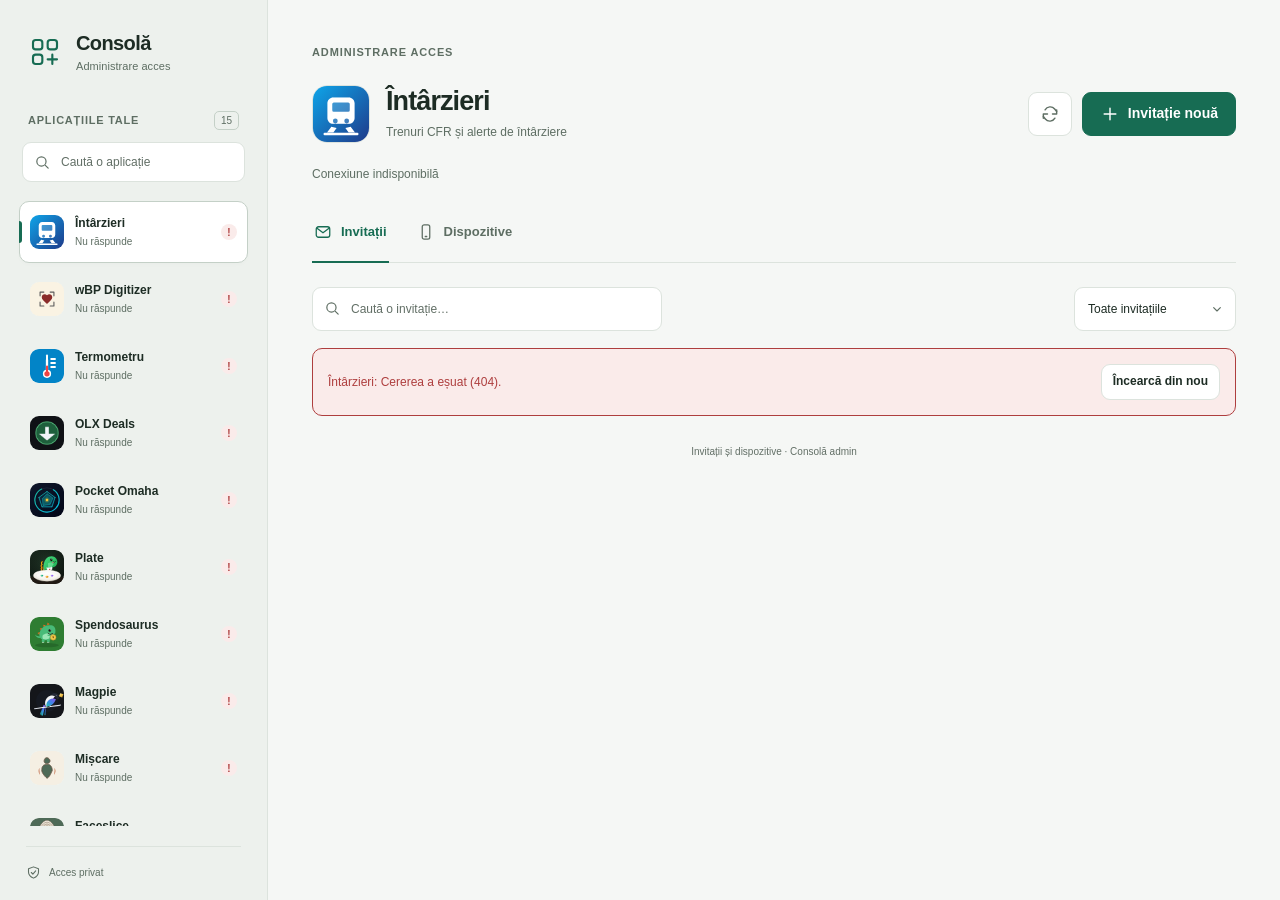
==== commit 50c68a03: "release: prepare generic PWA Invite Console bundle" ====
--- a/index.html
+++ b/index.html
@@ -26,7 +26,7 @@
     <div class="sidebar-heading"><h2>Aplicațiile tale</h2><span id="app-count" class="count">—</span></div>
     <div class="search-field sidebar-search"><svg viewBox="0 0 24 24" aria-hidden="true"><circle cx="10.5" cy="10.5" r="6.5"/><path d="m16 16 4 4"/></svg><label class="sr-only" for="app-search">Caută o aplicație</label><input id="app-search" type="search" placeholder="Caută o aplicație" autocomplete="off" spellcheck="false"></div>
     <nav id="app-list" class="app-list" aria-label="Alege aplicația"><p class="loading-note">Se încarcă aplicațiile…</p></nav>
-    <div class="sidebar-footer"><svg viewBox="0 0 24 24" aria-hidden="true"><path d="m12 3 8 3v5c0 5-3.5 8-8 10-4.5-2-8-5-8-10V6l8-3Z"/><path d="m8.5 12 2.5 2.5 4.5-5"/></svg><span>Acces privat prin tailnet</span></div>
+    <div class="sidebar-footer"><svg viewBox="0 0 24 24" aria-hidden="true"><path d="m12 3 8 3v5c0 5-3.5 8-8 10-4.5-2-8-5-8-10V6l8-3Z"/><path d="m8.5 12 2.5 2.5 4.5-5"/></svg><span>Acces privat</span></div>
   </aside>
   <div class="main-column">
     <header class="mobile-header">
